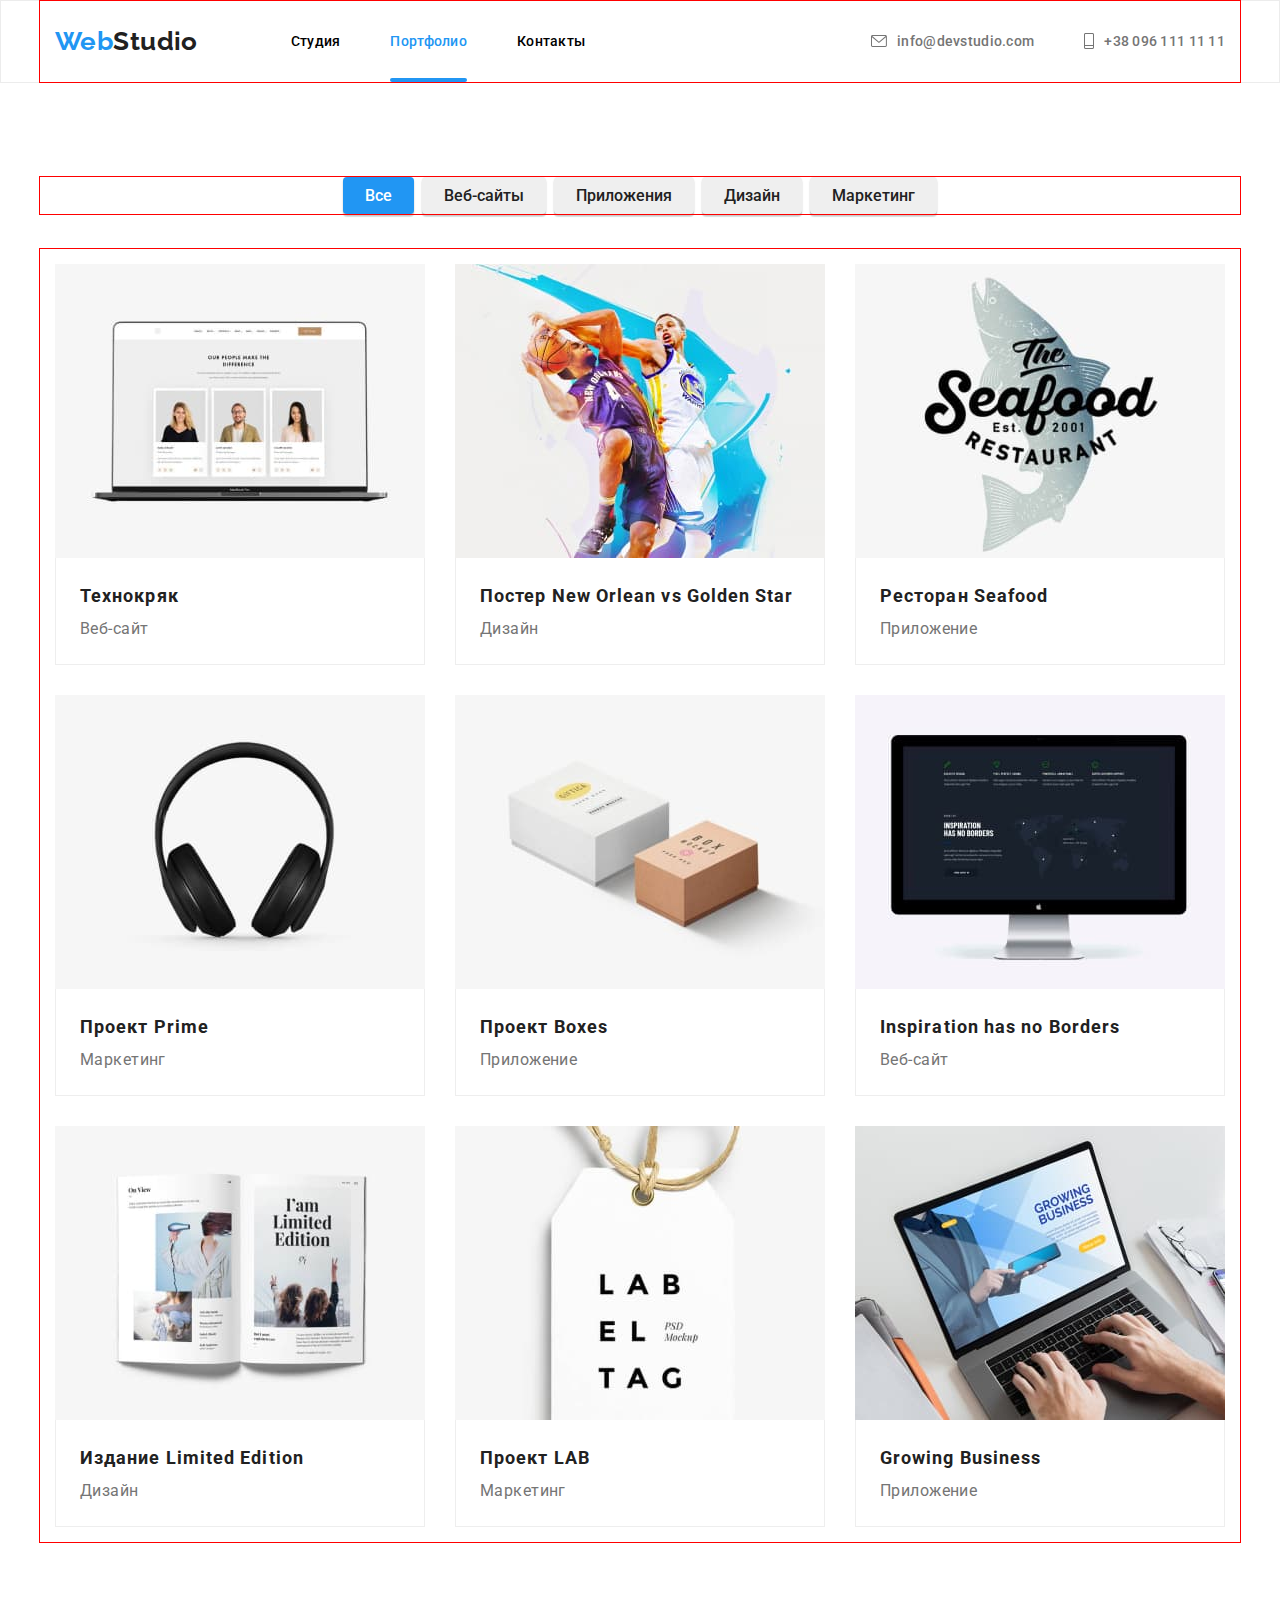
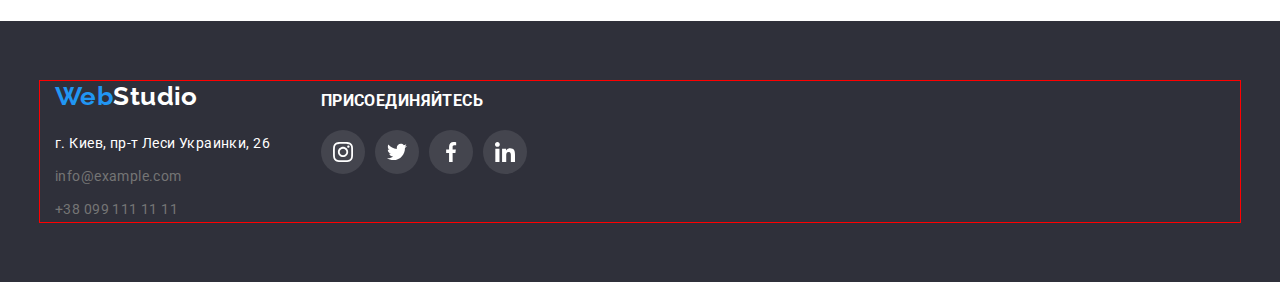
==== portfolio.html @ 56338cf0 "Initial commit" ====
<!DOCTYPE html>
<html lang="ru">
<head>
    <meta charset="UTF-8">
    <meta http-equiv="X-UA-Compatible" content="IE=edge">
    <meta name="viewport" content="width=device-width, initial-scale=1.0">
    <link rel="preconnect" href="https://fonts.googleapis.com">
    <link rel="preconnect" href="https://fonts.gstatic.com" crossorigin>
    <link href="https://fonts.googleapis.com/css2?family=Raleway:wght@700&family=Roboto:wght@400;500;700;900&display=swap" rel="stylesheet">  
    <title>Document</title>

    <link rel="stylesheet" href="https://cdnjs.cloudflare.com/ajax/libs/modern-normalize/1.1.0/modern-normalize.min.css" integrity="sha512-wpPYUAdjBVSE4KJnH1VR1HeZfpl1ub8YT/NKx4PuQ5NmX2tKuGu6U/JRp5y+Y8XG2tV+wKQpNHVUX03MfMFn9Q==" crossorigin="anonymous" referrerpolicy="no-referrer" />
    <link rel="stylesheet" href="./css/styles.css">
</head>



<body>
    <!--Header-->
    <header class="header">
        <div class="header-container container">     
        <a class="header-logo link" href="./index.html">Web<span class="logo-accent">Studio</span></a>

                <nav class="header-navigation">
                    <ul class="header-list">
                        <li class="header-item"><a class="header-link link" href="./index.html">Студия</a></li>
                        <li class="header-item color"><a class="header-link link current" href="./portfolio.html">Портфолио</a></li>
                        <li class="header-item"><a class="header-link link" href="#">Контакты</a></li>
                    </ul>
                </nav>
                
                <ul class="header-list">
                    <li class="header-item"><a class="header-link link contacts" href="mailto:info@devstudio.com">
                        <svg class="header-soc-icon" width="16" height="12">
                            <use href="./images/icons.svg#icon-mail"></use>
                        </svg>info@devstudio.com</a></li>
                    <li class="header-item"><a class="header-link link contacts" href="tel:+380961111111">
                        <svg class="header-soc-icon" width="10" height="16">
                            <use href="./images/icons.svg#icon-tel"></use>
                        </svg>+38 096 111 11 11</a></li>
                </ul>
            </div>  
    </header>




   <main>
       <section class="portfolio section">
        <div class="container">
           <h1 class="visually-hidden">Портфолио</h1>
       <!-----Скрыть назватие hidden---->
       <!-- <h2 class="visually-hidden">Buttons</h2> -->
<ul class="roster">
    <li class="roster-item">
        <button class="roster-btn current-btn" type="button">Все</button>
    </li>
    <li class="roster-item">
        <button class="roster-btn" type="button">Веб-сайты</button>
    </li>
    <li class="roster-item">
        <button class="roster-btn" type="button">Приложения</button>
    </li>
    <li class="roster-item">
        <button class="roster-btn" type="button">Дизайн</button>
    </li>
    <li class="roster-item">
        <button class="roster-btn" type="button">Маркетинг</button>
    </li>
</ul>
</div>



    <!----Images----->
    
    <div class="container">
<ul class="images">
    <li class="images-item">
        <div class="images-wrap">
        <img src="./images-hw-2/img(9).jpg" alt="web-site">
        <p class="images-title-top">
            Ресурс предлагает комплексные предложения с разным уровнем функционала и сервисов. Все это позволит посетителю получить исчерпывающие сведения о компании или частном лице.
        </p>
    </div>
            <div class="portfolio-text-wrapper"> 
            <h2 class="images-title">Технокряк</h2>
            <p class="images-text">Веб-сайт</p>
          
            </div>
    </li>
    <li class="images-item">
        <div class="images-wrap">
        <img src="./images-hw-2/img(1)(1).jpg" alt="poster with players" width="370">
        <p class="images-title-top">Ресурс предлагает комплексные предложения с разным уровнем функционала и сервисов. Все это позволит посетителю получить исчерпывающие сведения о компании или частном лице.
        </p>
        </div>

            <div class="portfolio-text-wrapper"> 
            <h2 class="images-title">Постер New Orlean vs Golden Star</h2>
            <p class="images-text">Дизайн</p>
        </div>
    </li>
    <li class="images-item">
        <div class="images-wrap">
        <img src="./images-hw-2/img(2)(1).jpg" alt="poster seafood" width="370">
        <p class="images-title-top">Ресурс предлагает комплексные предложения с разным уровнем функционала и сервисов. Все это позволит посетителю получить исчерпывающие сведения о компании или частном лице.
        </p>
    </div>
            <div class="portfolio-text-wrapper"> 
            <h2 class="images-title">Ресторан Seafood</h2>
            <p class="images-text">Приложение</p>
            </div>
    </li>
    <li class="images-item">
        <div class="images-wrap">
        <img src="./images-hw-2/img(3)(1).jpg" alt="earflaps" width="370">
        <p class="images-title-top">Ресурс предлагает комплексные предложения с разным уровнем функционала и сервисов. Все это позволит посетителю получить исчерпывающие сведения о компании или частном лице.
        </p>
        </div>
            <div class="portfolio-text-wrapper"> 
            <h2 class="images-title">Проект Prime</h2>
            <p class="images-text">Маркетинг</p>
            </div>
    </li>
    <li class="images-item">
        <div class="images-wrap">
        <img src="./images-hw-2/img(4)(1).jpg" alt="boxes" width="370">
        <p class="images-title-top">Ресурс предлагает комплексные предложения с разным уровнем функционала и сервисов. Все это позволит посетителю получить исчерпывающие сведения о компании или частном лице.
        </p>
        </div>
            <div class="portfolio-text-wrapper"> 
            <h2 class="images-title">Проект Boxes</h2>
            <p class="images-text">Приложение</p>
                </div>
    </li>
    <li class="images-item">
        <div class="images-wrap">
        <img src="./images-hw-2/img(5)(1).jpg" alt="monitor" width="370">
        <p class="images-title-top">Ресурс предлагает комплексные предложения с разным уровнем функционала и сервисов. Все это позволит посетителю получить исчерпывающие сведения о компании или частном лице.
        </p>
    </div>
            <div class="portfolio-text-wrapper"> 
            <h2 class="images-title">Inspiration has no Borders</h2>
            <p class="images-text">Веб-сайт</p>
            </div>
    </li>
    <li class="images-item">
        <div class="images-wrap">
        <img src="./images-hw-2/img(6)(1).jpg" alt="book" width="370">
        <p class="images-title-top">Ресурс предлагает комплексные предложения с разным уровнем функционала и сервисов. Все это позволит посетителю получить исчерпывающие сведения о компании или частном лице.
        </p>
    </div>
            <div class="portfolio-text-wrapper"> 
            <h2 class="images-title">Издание Limited Edition</h2>
            <p class="images-text">Дизайн</p>
            </div>
    </li>
    <li class="images-item">
        <div class="images-wrap">
        <img src="./images-hw-2/img(7)(1).jpg" alt="lable" width="370">
        <p class="images-title-top">Ресурс предлагает комплексные предложения с разным уровнем функционала и сервисов. Все это позволит посетителю получить исчерпывающие сведения о компании или частном лице.
        </p>
    </div>
        <div class="portfolio-text-wrapper">    
        <h2 class="images-title">Проект LAB</h2>
            <p class="images-text">Маркетинг</p>
        </div>
    </li>
    <li class="images-item">
        <div class="images-wrap">
        <img src="./images-hw-2/img(8)(1).jpg" alt="notebook" width="370">
        <p class="images-title-top">Ресурс предлагает комплексные предложения с разным уровнем функционала и сервисов. Все это позволит посетителю получить исчерпывающие сведения о компании или частном лице.
        </p>
    </div>
            <div class="portfolio-text-wrapper"> 
            <h2 class="images-title">Growing Business</h2>
            <p class="images-text">Приложение</p>
                </div>
    </li>
</ul>
</div>


       </section>
</main>






<footer class="footer">
    <div class="container footer-wrapper">
        <address class="address">
        <a class="footer-img" href="./index.html">
            Web<span class="footer-logo">Studio</span></a>

            <ul class="address-list">
                <li class="address-item">г. Киев, пр-т Леси Украинки, 26</li>
                <li class="address-item"><a class="link-mail link-color" href="mailto:info@example.com">info@example.com</a></li>
                <li class="address-item"><a class="link-tel link-color" href="tel:+380991111111">+38 099 111 11 11</a></li>
            </ul>
        </address>
    

    <div class="footer-soc">
        <h3 class="footer-connection">ПРИСОЕДИНЯЙТЕСЬ</h3>

    <ul class="connection-list">
   
      <li class="footer-item">
          <a class="footer-link" href="">
            <svg class="footer-soc-icon" width="20" height="20">
                <use href="./images/icons.svg#icon-instagram"></use>
            </svg>
        </a>
    </li>
      <li class="footer-item">
          <a class="footer-link" href="">
            <svg class="footer-soc-icon" width="20" height="20">
                <use href="./images/icons.svg#icon-twitter"></use>
            </svg>
          </a>
    </li>
      <li class="footer-item">
          <a class="footer-link" href="">
              <svg class="footer-soc-icon" width="20" height="20">
                <use href="./images/icons.svg#icon-facebook"></use>
            </svg>
          </a>
    </li>
      <li class="footer-item">
          <a class="footer-link" href="">
              <svg class="footer-soc-icon" width="20" height="20">
            <use href="./images/icons.svg#icon-linkedin"></use>
        </svg></a>
    </li>
 </ul>
</div>
</div>
</footer>


 

    
</body>
</html>
---- css/styles.css ----
*,
*::after,
*::before{
    margin: 0;
    padding: 0;
    box-sizing: border-box;
}

a{
    text-decoration: none;
}

ul li {
    list-style: none;
}

button{
    border: none;
}

img {
    display: block;
}

/* img{
display: block;
width: 100%;
height: auto; 
} */



/* // Спрятанные элементы */
.visually-hidden {
  position: absolute;
  width: 1px;
  height: 1px;
  margin: -1px;
  border: 0;
  padding: 0;

  white-space: nowrap;
  clip-path: inset(100%);
  clip: rect(0 0 0 0);
  overflow: hidden;
}

/* ----------RESET---Скидання стилів--------*/

p, h1, h2, h3, h4, h5, h6 {
    margin: 0;
    box-sizing: border-box;
}
ul, ol {
    margin: 0;
    padding-left: 0;
}
button {
    cursor: pointer;
    font-family: inherit;
}
/*--------------------------------------*/
:root {
    --main-color: #757575;
    --title-color: #212121;
    --accent-color: #2196F3;
    --focus-color: #FFFFFF;
    --typical-padding: 94px;
    --icons-color: #AFB1B8;
}

body {
    font-family: "Roboto", sans-serif;
    letter-spacing: 0.03em;
    color: var(--main-color);
    font-size: 14px;
}

.list {
    list-style: none;
}


.header-container {
    display: flex;
    align-items: center;
    padding-top: 32px;
    padding-bottom: 32px;
}
.container {
    max-width: 1200px;
    padding: 0px 15px;
    margin: 0 auto;
    outline: 1px solid red;
}

.section {
    padding-top: var(--typical-padding);
    padding-bottom: var(--typical-padding);
}

.header {
        border: 1px solid #ECECEC;      
}

.header-navigation {
    display: flex;
    margin-right: auto;
}


.header-list {
display: flex;
justify-content: right;
}

.header-logo {
font-family: "Raleway", sans-serif;
font-weight: 700;
font-size: 26px;
line-height: 1.19;
color: #2196F3;
display: block;
margin-right: 93px;
}

   
.logo-accent {color: var(--title-color);}

.header-item {
font-family: 'Roboto';
font-weight: 500;
font-size: 14px;
line-height: 1.19;
letter-spacing: 0.02em;
color: #2196F3;
padding: 32px 0;
/* padding-top: 24px;
padding-bottom: 24px; */
}

.header-item:not(:last-child) {
    margin-right: 50px;
}
.header-link{
    color: #000;
    display: flex;
    align-items: center;
    position: relative;
    transition-property: color;
    transition-duration: 250ms;
    transition-timing-function: cubic-bezier(0.4, 0, 0.2, 1);
    
   }

   /*Подчеркивание: обязательно content, чтоб было место для написания, ширина 100% ширины слова, высота в макете, bgc=цвет подчеркивания, закругление. Позиционируем слева отступ 0, опускаем НИЖЕ слова - значение с минусом, если подчеркнуть слово - bottom=0*/
   .header-link.current::after {
       content: '';
       position: absolute;
       width: 100%;
    height: 4px;
    background-color: var(--accent-color);
    border-radius: 2px;
    left: 0;
    bottom: -32px;
   }

.header-soc-icon {
        margin-right: 10px;
        fill: var(--main-color);
        justify-content: center;
}

.header-link:hover .header-soc-icon,
.header-link:focus .header-soc-icon {
        fill: var(--accent-color);
    }

.header-link:hover,
.header-link:focus {
    color: var(--accent-color);
}

.header-navigation .current {
    color: var(--accent-color);
}

.contacts {
    color: var(--main-color);
}


/*-----------MAIN-----Section Hero-----*/


.hero {
    background-color: #2F303A;
    padding-top: 200px;
    padding-bottom: 200px;
    text-align: center;
/*позиционирование картинки*/
    background-image: linear-gradient(rgba(47, 48, 58, 0.4), rgba(47, 48, 58, 0.4)),
    url(../images/hero-backend.jpg);
    background-position: center;
    background-repeat: no-repeat;
    background-size: cover;
    }

.hero-title {
font-weight: 900;
font-size: 44px;
line-height: 1.36;
text-align: center;
letter-spacing: 0.06em;
text-transform: uppercase;
color: var(--focus-color);
/* padding: 200px 452px 280px 452px; */
margin-left: auto;
margin-right: auto;
}

/*----BUTTON------*/
.hero-btn {
background: #2196F3;
font-weight: 700;
font-size: 16px;
line-height: 1.87;
text-align: center;
letter-spacing: 0.06em;
color: #FFFFFF;
transition-property: background-color;
    transition-duration: 250ms;
    transition-timing-function: cubic-bezier(0.4, 0, 0.2, 1);
}
        
.hero-btn:hover {
    background-color: #188CE8;
}
.hero-btn {
    cursor: pointer;
    width: 200px;
height: 50px;
margin-top: 30px;
border-radius: 4px;
}



/*------Section about ----*/
.about-list {
    display: flex;
    justify-content: space-between;
    }
 .about-item-logo {
     margin-bottom: 30px;
 }  
   
.about-item {
    flex-basis: calc(100% / 4 - 30px);
        
}
.about-item:not(:last-child) {
    margin-right: 15px;
}
 
 .about-title {
font-weight: 700;
font-size: 14px;
line-height: 1.14;
text-transform: uppercase;
color: var(--title-color);
margin-bottom: 10px;

}

.about-text {
font-size: 14px;
line-height: 1.71;
color: var(--main-color);
/* width: 270px; */
min-height: 75px;
}

/*-------Activity-------*/
.activity-title, .masters-title {
font-weight: 700;
font-size: 36px;
line-height: 1.16;
color: var(--title-color);
}
.activity {
    padding-top: 0;
}

.activity-title {
    margin-left: auto;
margin-right: auto;
text-align: center;
margin-bottom: 50px;
}

.activity-list {
    display: flex;
    margin-top: 50px;
    margin: -15px;
}

.activity-item {
    margin: 15px;
    flex-basis: calc(100% / 3 - 30px);
}

.activity-wrap {
    position: relative;
    overflow: hidden;
}

.activity-title-top {
    position: absolute;
    top: 0;
    background-color: rgba(47, 48, 58, 0.8);
    color: var(--focus-color);
    height: 100%;
    transform: translateY(77%);
    width: 100%;

    font-family: 'Roboto';
    font-style: normal;
    font-weight: 700;
    font-size: 14px;
    line-height: 1.15;
    padding-top: 27px;
    align-content: center;
    text-align: center;
    /* text-align: center;
    align-items: center; */
}

.client-wrapper {
    display: flex;
    justify-content: center;
    align-items: center;
    width: 270px;
    height: 120px;
    background-color: #F5F4FA;
    margin-bottom: 30px;
}

/*--------- Masters --*/
.masters {
    background-color: #F5F4FA;
}
.masters-title {
    text-align: center;
    margin-bottom: 50px;
}
.masters-list {
    display: flex;
    margin: -15px;
}

.team-item-wrapper {
    padding-top: 30px;
    padding-bottom: 30px;
    /* margin-top: 30px;
    margin-bottom: 10px; */
}
.masters-item {
    background-color: var(--focus-color);
    margin: 15px;
    flex-basis: calc(100% / 4 - 30px);
    box-shadow: 0px 1px 3px rgba(0, 0, 0, 0.12), 0px 1px 1px rgba(0, 0, 0, 0.14), 0px 2px 1px rgba(0, 0, 0, 0.2);
border-radius: 0px 0px 4px 4px;
}

.masters-item-title {
font-weight: 500;
font-size: 16px;
line-height: 1.18;
text-align: center;
letter-spacing: 0.03em;
color: var(--title-color);
margin-bottom: 10px;
/* background-color: var(--focus-color); */
}

.masters-item-text {
    font-size: 16px;
    line-height: 1.18;
    text-align: center;
        color: var(--main-color);
        margin-bottom: 16px;
        /* background-color: var(--focus-color); */
/* margin-bottom: 10px; */
    }

.masters-soc-list {
    display: flex;
    justify-content: center;
}

    .masters-soc-item {
        width: 44px;
        height: 44px;
        margin-right: 10px;
    }
    .masters-soc-item:last-child {
        margin-right: 0;
    }

    .masters-soc-link {
        width: 100%;
        height: 100%;
        /*поменять цвет на белый - задать правило*/
        background-color: var(--focus-color);
        border-radius: 50%;
        display: flex;
        align-items: center;
        justify-content: center;

        transition-property: background-color;
        transition-duration: 250ms;
        transition-timing-function: cubic-bezier(0.4, 0, 0.2, 1);
    }

    .masters-soc-icon {
        fill: #AFB1B8;
    }

  
    .masters-soc-link:hover,
    .masters-soc-link:focus {
        background-color: var(--accent-color);
    }

   .masters-soc-link:hover .masters-soc-icon,
   .masters-soc-link:focus .masters-soc-icon {
       fill: var(--focus-color);
    }
  /*--------CLIENTS*/
.client-title {
    margin-left: auto;
    margin-right: auto;
    text-align: center;
    margin-bottom: 50px;

    font-weight: 700;
font-size: 36px;
line-height: 1.16;
text-align: center;
color: var(--title-color);
}

.client-list {
    display: flex;
    justify-content: center;
    
    /* padding-bottom: var(--typical-padding); */
}

.client-item {
    /* width: 170px;
    height: 92px; */
    margin-right: 30px;   
}

.client-item:last-child {
    margin-right: 0;
}

.client-soc-link {
    width: 170px;
    height: 92px;
    display: flex;
    align-items: center;
    justify-content: center;
    background-color: var(--focus-color);
    fill: var(--icons-color);
    border: 1px solid var(--icons-color);
    border-radius: 4px;

    transition-property: fill, background-color,  border-color;
    transition-duration: 250ms;
    transition-timing-function: cubic-bezier(0.4, 0, 0.2, 1);
    
    /*як додати ховер і фокус на бордер?*/
}

.client-soc-link:hover,
.client-soc-link:focus {
    fill: var(--accent-color);
    background-color: var(--focus-color);
    border-color: var(--accent-color);
}

/*------FOOTER------*/

.footer {
    background: #2F303A;
    padding-top: 60px;
    padding-bottom: 60px;
}

.footer-logo {
    color: var(--focus-color);
    margin-bottom: 20px;
}

.footer-img {font-family: "Raleway", sans-serif;
    font-weight: 700;
    font-size: 26px;
    font-style: normal;
    line-height: 1.19;
    color: #2196F3;
    margin-right: 93px;
    display: block;
    margin-bottom: 20px;
}

.address-item, .link-mail, .link-tel {
font-size: 14px;
line-height: 1.71;
color: #FFFFFF;
font-style: normal;

transition-property: color;
    transition-duration: 250ms;
    transition-timing-function: cubic-bezier(0.4, 0, 0.2, 1);
}

.address-item:not(:last-child){
    margin-bottom: 9px;
}
 
.link-color {
color: var(--main-color);
    
    transition-property: color;
    transition-duration: 250ms;
    transition-timing-function: cubic-bezier(0.4, 0, 0.2, 1);
}

.address-item:hover, .address-item:focus,
.link-color:hover, .link-color:focus {
    color: var(--accent-color);
}

.connection-list {
    display: flex;
    align-items: center;
    justify-content: center;
}


/*-------------PORTFOLIO--2------------*/

.roster {
    /* background-color: #F5F4FA; */
    display: flex;
    justify-content: center;
    margin-bottom: 50px;
    padding-bottom: -94px;
}

.roster-item:not(:last-child){
    margin-right: 8px;
}

.roster-btn {
font-family: "Roboto", sans-serif;
font-weight: 500;
font-size: 16px;
line-height: 1.6;
text-align: center;
color: var(--title-color);
padding: 6px 22px;
box-shadow: 0px 3px 1px rgba(0, 0, 0, 0.1), 0px 1px 2px rgba(0, 0, 0, 0.08), 0px 2px 2px rgba(0, 0, 0, 0.12);
border-radius: 4px;

transition-property: background-color, color;
    transition-duration: 250ms;
    transition-timing-function: cubic-bezier(0.4, 0, 0.2, 1);
}

.roster-btn:hover, .roster-btn:focus {
    background-color: var(--accent-color);
    color: var(--focus-color)
}

.roster-btn {
    cursor: pointer;
}
.current-btn {
    color: var(--focus-color);
    background-color: var(--accent-color);
}

.images {
    display: flex;
    margin: -15px;
    flex-wrap: wrap;
}
.images-item {
    margin: 15px;
    flex-basis: calc(100% / 3 - 30px);
    
}

.images-item:hover .images-title-top {
    transform: translateY(0%)
}

.images-item:hover {
    box-shadow: 0px 1px 10px rgba(0, 0, 0, 0.12), 0px 1px 6px rgba(0, 0, 0, 0.14), 0px 2px 1px rgba(0, 0, 0, 0.2);
border-radius: 0px 0px 4px 8px;
cursor: pointer;
}

.images-wrap {
    position: relative;
    overflow: hidden;
}

.images-title-top {
    position: absolute;
    top: 0;
    color: var(--focus-color);
    background-color: var(--accent-color);
    opacity: 90%;
    padding: 63px 24px;
    font-family: 'Roboto';
font-style: normal;
font-weight: 400;
font-size: 18px;
line-height: 1.5;
    height: 100%;
    transform: translateY(100%);
    transition: transform 250ms linear;
}

.portfolio-text-wrapper {
    border: 1px solid #eeeeee;
    border-top: none;
    padding: 20px 24px;
}

.images-title {
font-weight: 700;
font-size: 18px;
line-height: 2;
letter-spacing: 0.06em;
color: var(--title-color);
}

.images-text {
font-size: 16px;
line-height: 1.87;
color: var(--main-color);
}

.footer-wrapper {
    display: flex;
    /* margin-right: auto; */
    /* justify-content: space-between; */
}
.connection-list {
    /* display: flex; */
    align-items: center;   
}

.footer-connection {
    display: block;
    margin-top: 10px;
    margin-bottom: 20px;
    color: var(--focus-color);
}
   .footer-soc {
       margin-left: 30px;
   }

.footer-item {
    height: 44px;
    width: 44px;
    margin-right: 10px;
    }
.footer-item:last-child {
    margin-right: 0;
}

.footer-link {
    display: flex;
    width: 100%;
    height: 100%;
    background-color: rgba(255, 255, 255, 0.1);
    border-radius: 50%;
    justify-content: center;
    align-items: center;

    transition-property: background-color;
    transition-duration: 250ms;
    transition-timing-function: cubic-bezier(0.4, 0, 0.2, 1);
     
}

.footer-soc-icon {
    fill: var(--focus-color);
}

.footer-link:hover,
.footer-link:focus {
  background-color: var(--accent-color);  
}

/* ----------Рассылка ---------*/
.singup-footer {
    margin-left: 93px;
}

.signup-title {
    display: block;
    font-weight: 700;
    font-size: 14px;
    color: var(--focus-color);
    margin-top: 10px;
    margin-bottom: 20px;
}

.singup-form {
    display: flex;
}

.singup-form .field-footer {
    display: flex;
    flex-direction: row;
    align-items: center;
}

.signup-input {
    background-color: #2F303A;
    width: 358px;
    height: 50px;
    padding: 15px 16px;
    border: 1px solid rgba(255, 255, 255, 0.3);
    filter: drop-shadow(0px 4px 4px rgba(0, 0, 0, 0.15));
    border-radius: 4px;
    color: rgba(255, 255, 255, 0.6);
    font-size: 16px;
    transition-duration: 250ms;
    transition-timing-function: cubic-bezier(0.4, 0, 0.2, 1);
}

.join-btn {
    display: flex;
    align-items: center;
    justify-content: center;
    width: 200px;
    height: 50px;
    margin-left: 12px;
    background: var(--accent-color);
    color: var(--focus-color);
    border-radius: 4px;
    border: 1px solid transparent;
    font-weight: 700;
    letter-spacing: 0.06em;
    fill: var(--focus-color);
        transition-property: color, background-color, fill;
    transition-duration: 250ms;
    transition-timing-function: cubic-bezier(0.4, 0, 0.2, 1);
}

.signup-btn {
    margin-left: 10px;
}

.join-btn:hover, .join-btn:focus {
    background-color: var(--focus-color);
    color: var(--accent-color);
    fill: var(--accent-color);
}

.signup-input {
    outline: none;
    color: var(--focus-color);
}

.signup-input:hover {
    color: rgba(255, 255, 255, 0.6);
    border-color: var(--accent-color);
}

.signup-input:not(:placeholder-shown) {
    border-color: var(--accent-color);
}




/*------Модальне--вікно-------------------------*/
.backdrop {
    width: 100%;
    height: 100%;
    background-color: rgba(0, 0, 0, 0.1);
    position: fixed;
    top: 0;
    transition: opacity 250ms cubic-bezier(0.4, 0, 0.2, 1), visibility 250ms cubic-bezier(0.4, 0, 0.2, 1);
   
}

.backdrop.is-hidden .modal {
transform: translate(0) scale(0) rotate(180deg);
}

.modal {
    width: 528px;
    min-height: 581px;
    background-color: var(--focus-color);
    border-radius: 4px;
    position: absolute;
    top: 50%;
    left: 50%;
    transform: translate(-50%, -50%) scale(1) rotate(0);
    transition: transform 250ms;

    padding: 40px;
}

.modal-close-btn {
    border: 1px solid var(--icons-color);
    border-radius: 50%;
    background-color: transparent;
    position: absolute;
    top: 8px;
    right: 8px;

    display: flex;
    align-items: center;
    justify-content: center;
}

.modal-close-btn:hover, 
.modal-close-btn:focus {
    fill: var(--accent-color);
   }

.modal-title {
    font-family: 'Roboto';
    font-style: normal;
    font-size: 20px;
    line-height: 1.15;
    font-weight: 700;
    text-align: center;
    color: var(--title-color);
    margin-bottom: 12px;
}

.modal-btn {
    margin: 6px;
}

.is-hidden {
    visibility: hidden;
    opacity: 0;
    pointer-events: none;
}

.modal-input {
    width: 100%;
    height: 40px;
    border: 1px solid rgba(117, 117, 117, 0.5);
    border-radius: 4px;
    /* margin-bottom: 10px; */
    padding-left: 40px;
    color: var(--main-color);
    cursor: pointer;
    outline: none;
}

.modal-input:hover, .modal-input:focus {
border-color: var(--accent-color);
}

.modal-input:not(:placeholder-shown) {
    border-color: var(--accent-color);
}

.modal-input::placeholder {
    color: var(--icons-color);
    font-size: 12px;  
}

.modal-input:hover + .modal-icon, 
.modal-input:focus + .modal-icon {
    /* background-color: var(--focus-color);
    color: var(--accent-color); */
    fill: var(--accent-color);
    transition: opacity 350ms cubic-bezier(0.4, 0, 0.2, 1), visibility 350ms cubic-bezier(0.4, 0, 0.2, 1);
}

/* .input-wrap:hover {
fill: var(--accent-color)
border-color: var(--accent-color);
} */

.modal-input {
    outline: none;
    color: var(--accent-color);
}


.modal-label {
    font-size: 12px; 
    display: block;
    margin-bottom: 4px;
}

.modal-text:hover, .modal-text:focus {
    background-color: var(--focus-color);
    color: var(--accent-color);
    border-color: var(--accent-color);
}

    
    .modal-text:not(:placeholder-shown) {
        border-color: var(--accent-color);
    }
    
    .modal-text::placeholder {
        color: var(--icons-color);
        font-size: 12px;  
    }
    
   

.modal-text {
    width: 100%;
    height: 120px;
    border: 1px solid var(--icons-color);
    opacity: 50%;
    border-radius: 4px;
    resize: none;
    font-family: 'Roboto';
    font-size: 14px;
    padding: 12px 16px;
    cursor: pointer;
    outline: none;
}

.modal-field {
    margin-bottom: 12px;
}

.inpur-wrap {
    position: relative;
}

.modal-icon {
    position: absolute;
    left: 12px;
    top: 50%;
    transform: translateY(-50%);
}

.checkbox-modal {
    display: flex;
    align-items: center;
    justify-content: center;
    margin-top: 20px;
    margin-bottom: 30px;
}


.checkbox-label {
    color: var(--main-color);
    font-size: 14px;
    display: flex;
    
}

.checkbox-label::before {
    content: '';
    width: 16px;
    height: 15px;
    border: 2px solid var(--title-color);
    margin-right: 7px;
    transition-property: color, background-color, fill;
    transition-duration: 250ms;
    transition-timing-function: cubic-bezier(0.4, 0, 0.2, 1);
    }

    
.checkbox-input:checked + .checkbox-label::before {
    background-color: var(--accent-color);
    background-image: url(../images/bird.svg);
    border: none;
    background-repeat: no-repeat;
    background-position: center;
}

.modal-policy {
    color: var(--accent-color);
    text-decoration: underline;
}

.checkbox-btn {
    display: flex;
    justify-content: center;
    align-items: center;
    padding: 10px 55px;
    /* width: 200px;
    height: 50px; */
    background-color: var(--accent-color);
    color: var(--focus-color);
    border-radius: 4px;
    font-weight: 700;
font-size: 16px;
line-height:1.88;
margin: auto;
}

.checkbox-btn:hover {
    background-color: #188CE8;
    transition-property: color, background-color, fill;
    transition-duration: 300ms;
    transition-timing-function: cubic-bezier(0.4, 0, 0.2, 1);
}
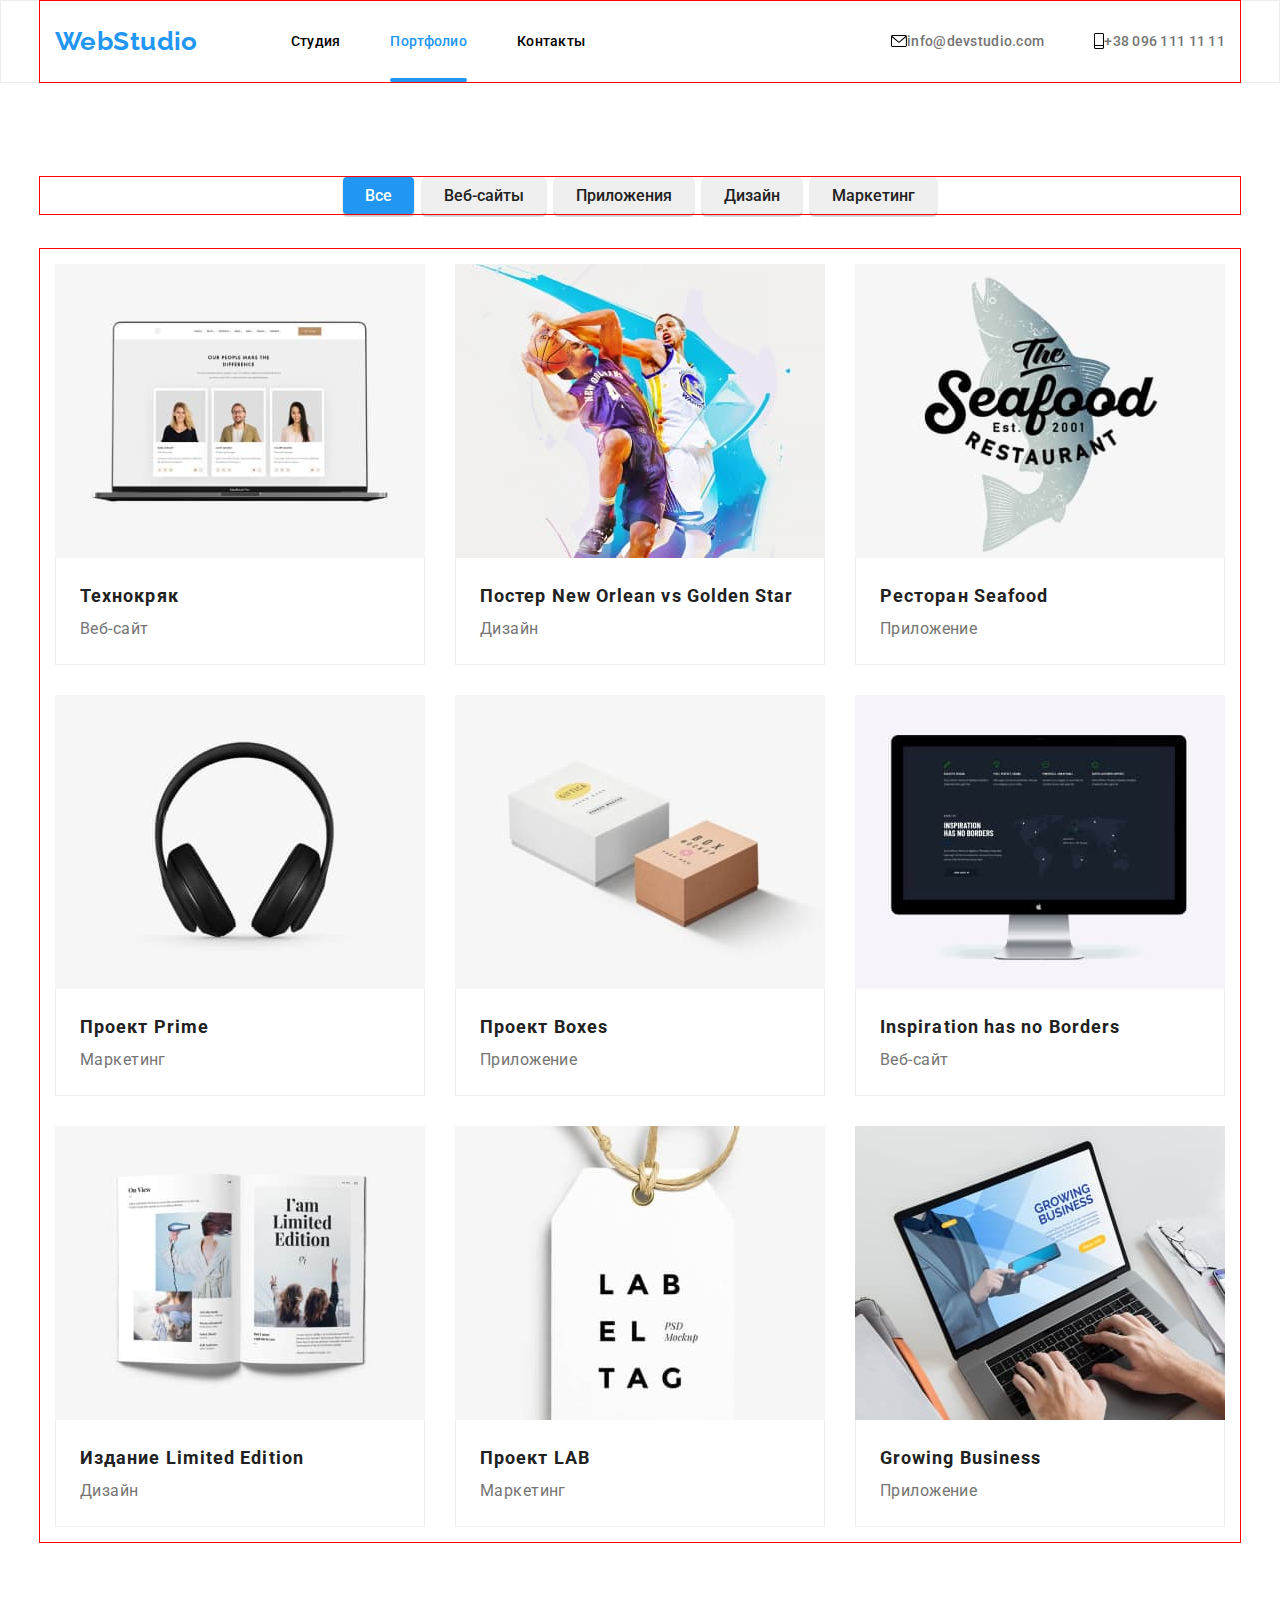
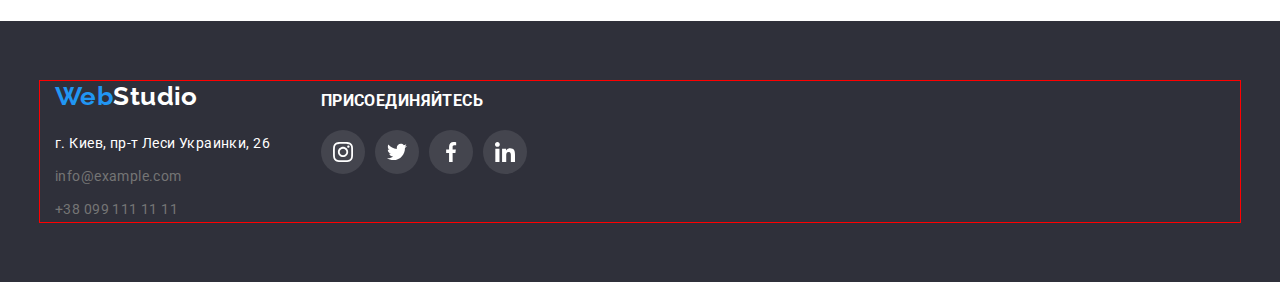
==== commit 50beb5e9: "add sass" ====
--- a/portfolio.html
+++ b/portfolio.html
@@ -19,22 +19,22 @@
     <!--Header-->
     <header class="header">
         <div class="header-container container">     
-        <a class="header-logo link" href="./index.html">Web<span class="logo-accent">Studio</span></a>
-
-                <nav class="header-navigation">
-                    <ul class="header-list">
-                        <li class="header-item"><a class="header-link link" href="./index.html">Студия</a></li>
-                        <li class="header-item color"><a class="header-link link current" href="./portfolio.html">Портфолио</a></li>
-                        <li class="header-item"><a class="header-link link" href="#">Контакты</a></li>
+        <a class="logo link" href="./index.html">Web<span class="logo-accent">Studio</span></a>
+
+                <nav class="nav">
+                    <ul class="nav__list">
+                        <li class="nav__item"><a class="nav__link link" href="./index.html">Студия</a></li>
+                        <li class="nav__item color"><a class="nav__link link current" href="./portfolio.html">Портфолио</a></li>
+                        <li class="nav__item"><a class="nav__link link" href="#">Контакты</a></li>
                     </ul>
                 </nav>
                 
-                <ul class="header-list">
-                    <li class="header-item"><a class="header-link link contacts" href="mailto:info@devstudio.com">
+                <ul class="nav__list">
+                    <li class="nav__item"><a class="nav__link link contacts" href="mailto:info@devstudio.com">
                         <svg class="header-soc-icon" width="16" height="12">
                             <use href="./images/icons.svg#icon-mail"></use>
                         </svg>info@devstudio.com</a></li>
-                    <li class="header-item"><a class="header-link link contacts" href="tel:+380961111111">
+                    <li class="nav__item"><a class="nav__link link contacts" href="tel:+380961111111">
                         <svg class="header-soc-icon" width="10" height="16">
                             <use href="./images/icons.svg#icon-tel"></use>
                         </svg>+38 096 111 11 11</a></li>
--- a/css/styles.css
+++ b/css/styles.css
@@ -1,4 +1,3 @@
-
 *,
 *::after,
 *::before{
@@ -104,18 +103,18 @@
         border: 1px solid #ECECEC;      
 }
 
-.header-navigation {
+.nav {
     display: flex;
     margin-right: auto;
 }
 
 
-.header-list {
+.nav__list {
 display: flex;
 justify-content: right;
 }
 
-.header-logo {
+.logo {
 font-family: "Raleway", sans-serif;
 font-weight: 700;
 font-size: 26px;
@@ -126,9 +125,9 @@
 }
 
    
-.logo-accent {color: var(--title-color);}
-
-.header-item {
+.logo__accent {color: var(--title-color);}
+
+.nav__item {
 font-family: 'Roboto';
 font-weight: 500;
 font-size: 14px;
@@ -140,10 +139,10 @@
 padding-bottom: 24px; */
 }
 
-.header-item:not(:last-child) {
+.nav__item:not(:last-child) {
     margin-right: 50px;
 }
-.header-link{
+.nav__link{
     color: #000;
     display: flex;
     align-items: center;
@@ -155,7 +154,7 @@
    }
 
    /*Подчеркивание: обязательно content, чтоб было место для написания, ширина 100% ширины слова, высота в макете, bgc=цвет подчеркивания, закругление. Позиционируем слева отступ 0, опускаем НИЖЕ слова - значение с минусом, если подчеркнуть слово - bottom=0*/
-   .header-link.current::after {
+   .nav__link.current::after {
        content: '';
        position: absolute;
        width: 100%;
@@ -166,23 +165,23 @@
     bottom: -32px;
    }
 
-.header-soc-icon {
+.nav__soc-icon {
         margin-right: 10px;
         fill: var(--main-color);
         justify-content: center;
 }
 
-.header-link:hover .header-soc-icon,
-.header-link:focus .header-soc-icon {
+.nav__link:hover .nav__soc-icon,
+.nav__link:focus .nav__soc-icon {
         fill: var(--accent-color);
     }
 
-.header-link:hover,
-.header-link:focus {
+.nav__link:hover,
+.nav__link:focus {
     color: var(--accent-color);
 }
 
-.header-navigation .current {
+.nav .current {
     color: var(--accent-color);
 }
 
@@ -207,7 +206,7 @@
     background-size: cover;
     }
 
-.hero-title {
+.hero__title {
 font-weight: 900;
 font-size: 44px;
 line-height: 1.36;
@@ -221,7 +220,7 @@
 }
 
 /*----BUTTON------*/
-.hero-btn {
+.hero__btn {
 background: #2196F3;
 font-weight: 700;
 font-size: 16px;
@@ -234,10 +233,10 @@
     transition-timing-function: cubic-bezier(0.4, 0, 0.2, 1);
 }
         
-.hero-btn:hover {
+.hero__btn:hover {
     background-color: #188CE8;
 }
-.hero-btn {
+.hero__btn {
     cursor: pointer;
     width: 200px;
 height: 50px;
@@ -248,7 +247,7 @@
 
 
 /*------Section about ----*/
-.about-list {
+.about__list {
     display: flex;
     justify-content: space-between;
     }
@@ -256,15 +255,15 @@
      margin-bottom: 30px;
  }  
    
-.about-item {
+.about__item {
     flex-basis: calc(100% / 4 - 30px);
         
 }
-.about-item:not(:last-child) {
+.about__item:not(:last-child) {
     margin-right: 15px;
 }
  
- .about-title {
+ .about__title {
 font-weight: 700;
 font-size: 14px;
 line-height: 1.14;
@@ -274,7 +273,7 @@
 
 }
 
-.about-text {
+.about__text {
 font-size: 14px;
 line-height: 1.71;
 color: var(--main-color);
@@ -283,7 +282,7 @@
 }
 
 /*-------Activity-------*/
-.activity-title, .masters-title {
+.activity__title, .masters__title {
 font-weight: 700;
 font-size: 36px;
 line-height: 1.16;
@@ -293,30 +292,30 @@
     padding-top: 0;
 }
 
-.activity-title {
+.activity__title {
     margin-left: auto;
 margin-right: auto;
 text-align: center;
 margin-bottom: 50px;
 }
 
-.activity-list {
+.activity__list {
     display: flex;
     margin-top: 50px;
     margin: -15px;
 }
 
-.activity-item {
+.activity__item {
     margin: 15px;
     flex-basis: calc(100% / 3 - 30px);
 }
 
-.activity-wrap {
+.activity__wrap {
     position: relative;
     overflow: hidden;
 }
 
-.activity-title-top {
+.activity__title-top {
     position: absolute;
     top: 0;
     background-color: rgba(47, 48, 58, 0.8);
@@ -337,7 +336,7 @@
     align-items: center; */
 }
 
-.client-wrapper {
+.about__client-wrapper {
     display: flex;
     justify-content: center;
     align-items: center;
@@ -351,22 +350,22 @@
 .masters {
     background-color: #F5F4FA;
 }
-.masters-title {
+.masters__title {
     text-align: center;
     margin-bottom: 50px;
 }
-.masters-list {
+.masters__list {
     display: flex;
     margin: -15px;
 }
 
-.team-item-wrapper {
+.masters__team-item-wrapper {
     padding-top: 30px;
     padding-bottom: 30px;
     /* margin-top: 30px;
     margin-bottom: 10px; */
 }
-.masters-item {
+.masters__item {
     background-color: var(--focus-color);
     margin: 15px;
     flex-basis: calc(100% / 4 - 30px);
@@ -374,7 +373,7 @@
 border-radius: 0px 0px 4px 4px;
 }
 
-.masters-item-title {
+.masters__item-title {
 font-weight: 500;
 font-size: 16px;
 line-height: 1.18;
@@ -385,7 +384,7 @@
 /* background-color: var(--focus-color); */
 }
 
-.masters-item-text {
+.masters__item-text {
     font-size: 16px;
     line-height: 1.18;
     text-align: center;
@@ -395,21 +394,22 @@
 /* margin-bottom: 10px; */
     }
 
-.masters-soc-list {
+.masters-soc__list {
     display: flex;
     justify-content: center;
 }
 
-    .masters-soc-item {
-        width: 44px;
-        height: 44px;
-        margin-right: 10px;
-    }
-    .masters-soc-item:last-child {
+.masters-soc__item {
+    width: 44px;
+    height: 44px;
+    margin-right: 10px;
+}
+
+.masters-soc__item:last-child {
         margin-right: 0;
     }
 
-    .masters-soc-link {
+    .masters-soc__link {
         width: 100%;
         height: 100%;
         /*поменять цвет на белый - задать правило*/
@@ -424,22 +424,22 @@
         transition-timing-function: cubic-bezier(0.4, 0, 0.2, 1);
     }
 
-    .masters-soc-icon {
+    .masters-soc__icon {
         fill: #AFB1B8;
     }
 
   
-    .masters-soc-link:hover,
-    .masters-soc-link:focus {
+    .masters-soc__link:hover,
+    .masters-soc__link:focus {
         background-color: var(--accent-color);
     }
 
-   .masters-soc-link:hover .masters-soc-icon,
-   .masters-soc-link:focus .masters-soc-icon {
+   .masters-soc__link:hover .masters-soc__icon,
+   .masters-soc__link:focus .masters-soc__icon {
        fill: var(--focus-color);
     }
   /*--------CLIENTS*/
-.client-title {
+.client__title {
     margin-left: auto;
     margin-right: auto;
     text-align: center;
@@ -452,24 +452,24 @@
 color: var(--title-color);
 }
 
-.client-list {
+.client__list {
     display: flex;
     justify-content: center;
     
     /* padding-bottom: var(--typical-padding); */
 }
 
-.client-item {
+.client__item {
     /* width: 170px;
     height: 92px; */
     margin-right: 30px;   
 }
 
-.client-item:last-child {
+.client__item:last-child {
     margin-right: 0;
 }
 
-.client-soc-link {
+.client-soc__link {
     width: 170px;
     height: 92px;
     display: flex;
@@ -487,8 +487,8 @@
     /*як додати ховер і фокус на бордер?*/
 }
 
-.client-soc-link:hover,
-.client-soc-link:focus {
+.client-soc__link:hover,
+.client-soc__link:focus {
     fill: var(--accent-color);
     background-color: var(--focus-color);
     border-color: var(--accent-color);
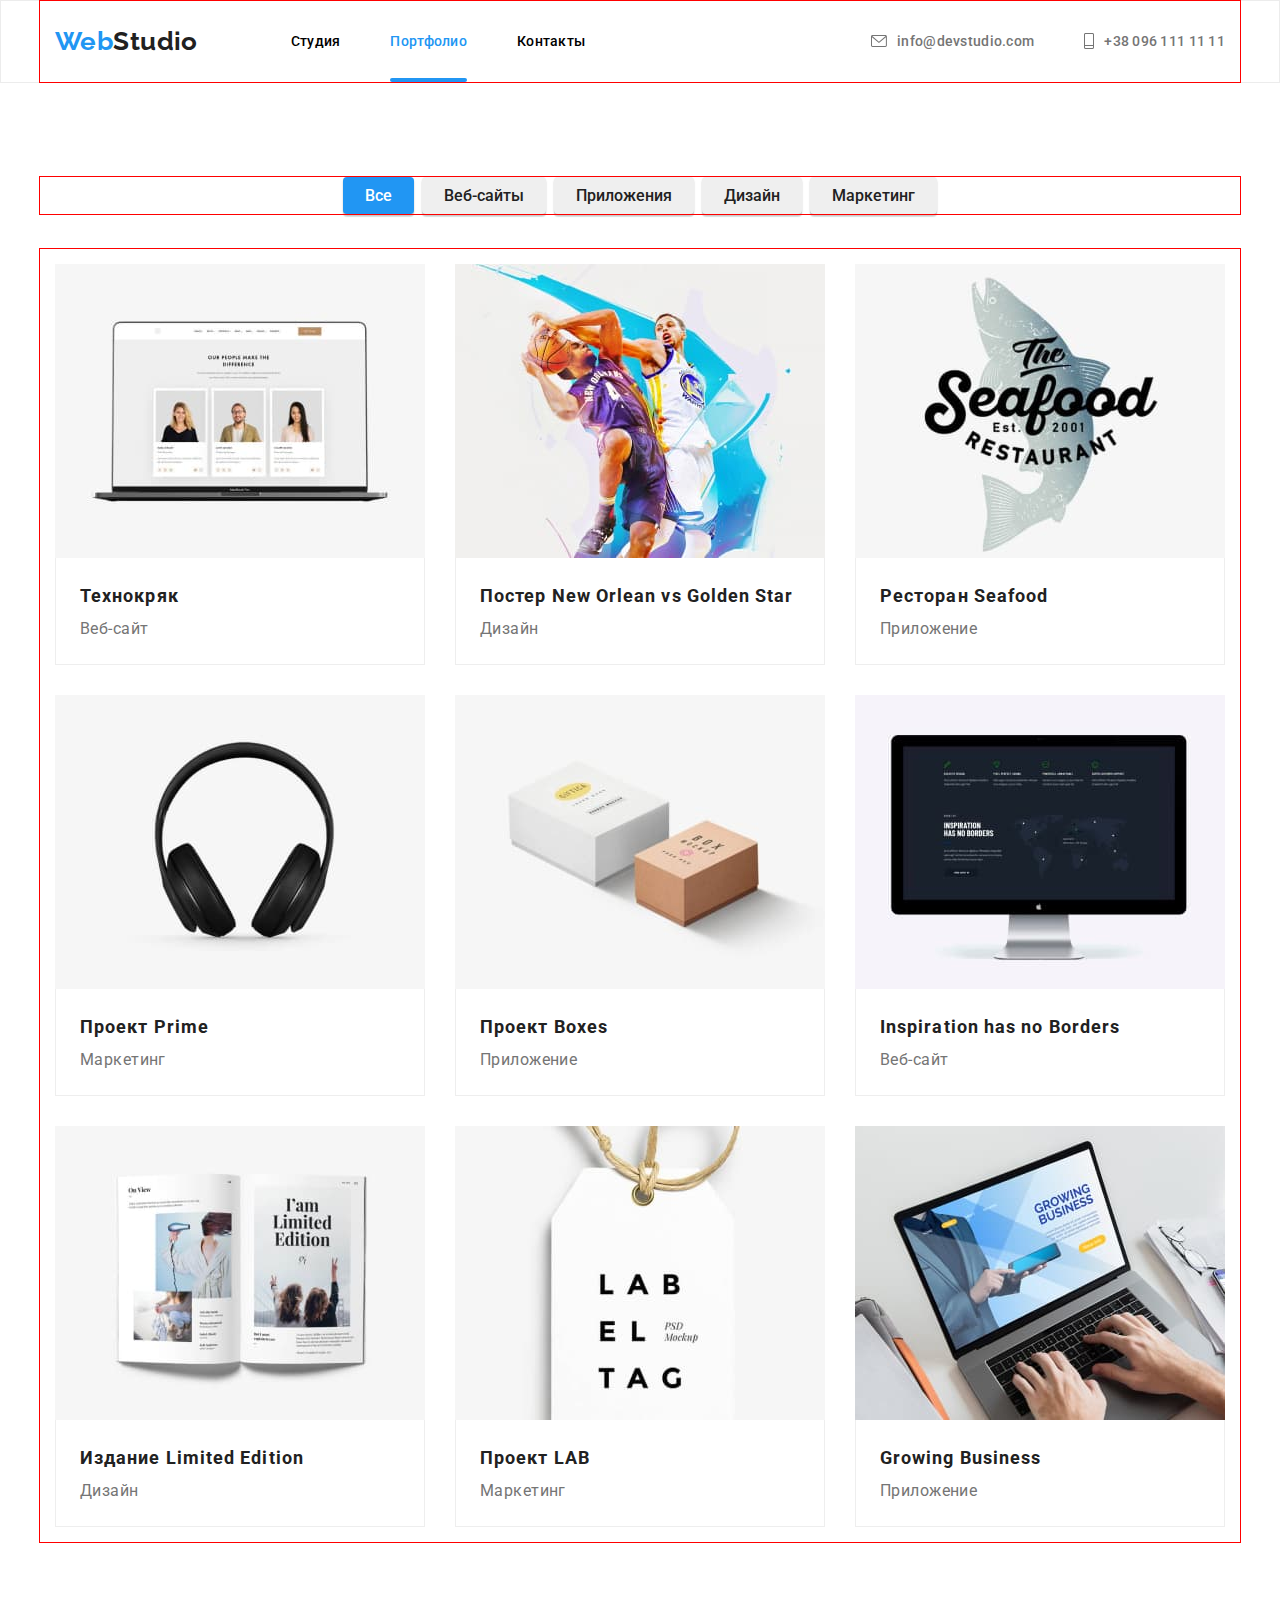
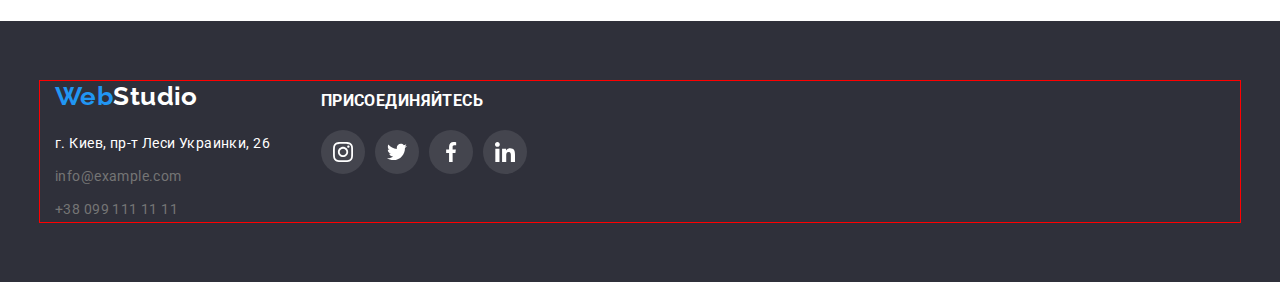
==== commit 771a858f: "add SASS" ====
--- a/portfolio.html
+++ b/portfolio.html
@@ -19,7 +19,7 @@
     <!--Header-->
     <header class="header">
         <div class="header-container container">     
-        <a class="logo link" href="./index.html">Web<span class="logo-accent">Studio</span></a>
+        <a class="logo link" href="./index.html">Web<span class="logo__accent">Studio</span></a>
 
                 <nav class="nav">
                     <ul class="nav__list">
@@ -31,11 +31,11 @@
                 
                 <ul class="nav__list">
                     <li class="nav__item"><a class="nav__link link contacts" href="mailto:info@devstudio.com">
-                        <svg class="header-soc-icon" width="16" height="12">
+                        <svg class="nav__soc-icon" width="16" height="12">
                             <use href="./images/icons.svg#icon-mail"></use>
                         </svg>info@devstudio.com</a></li>
                     <li class="nav__item"><a class="nav__link link contacts" href="tel:+380961111111">
-                        <svg class="header-soc-icon" width="10" height="16">
+                        <svg class="nav__soc-icon" width="10" height="16">
                             <use href="./images/icons.svg#icon-tel"></use>
                         </svg>+38 096 111 11 11</a></li>
                 </ul>
--- a/css/styles.css
+++ b/css/styles.css
@@ -1,3 +1,4 @@
+
 *,
 *::after,
 *::before{
@@ -902,7 +903,7 @@
 border-color: var(--accent-color);
 } */
 
-.modal-input {
+/* .modal-input {
     outline: none;
     color: var(--accent-color);
 }
@@ -1007,8 +1008,6 @@
     justify-content: center;
     align-items: center;
     padding: 10px 55px;
-    /* width: 200px;
-    height: 50px; */
     background-color: var(--accent-color);
     color: var(--focus-color);
     border-radius: 4px;
@@ -1023,5 +1022,5 @@
     transition-property: color, background-color, fill;
     transition-duration: 300ms;
     transition-timing-function: cubic-bezier(0.4, 0, 0.2, 1);
-}
-
+} */
+
